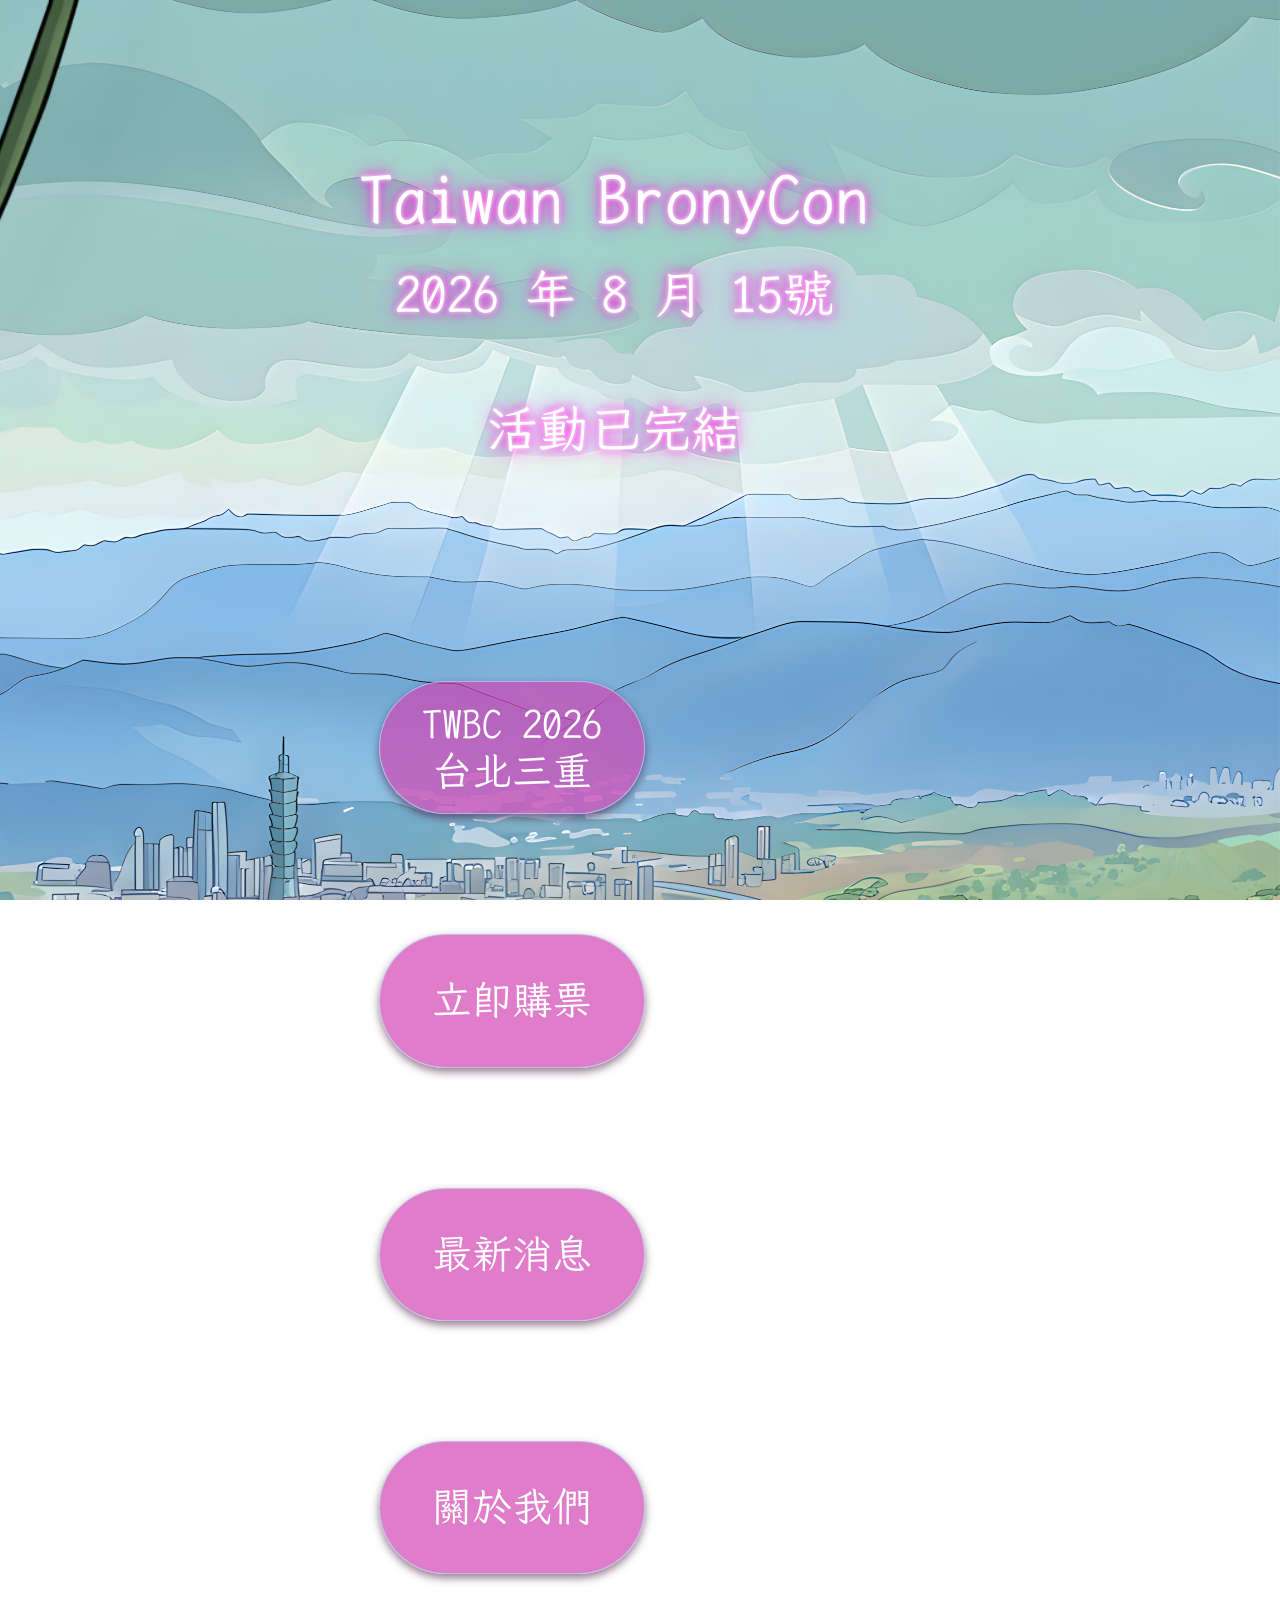
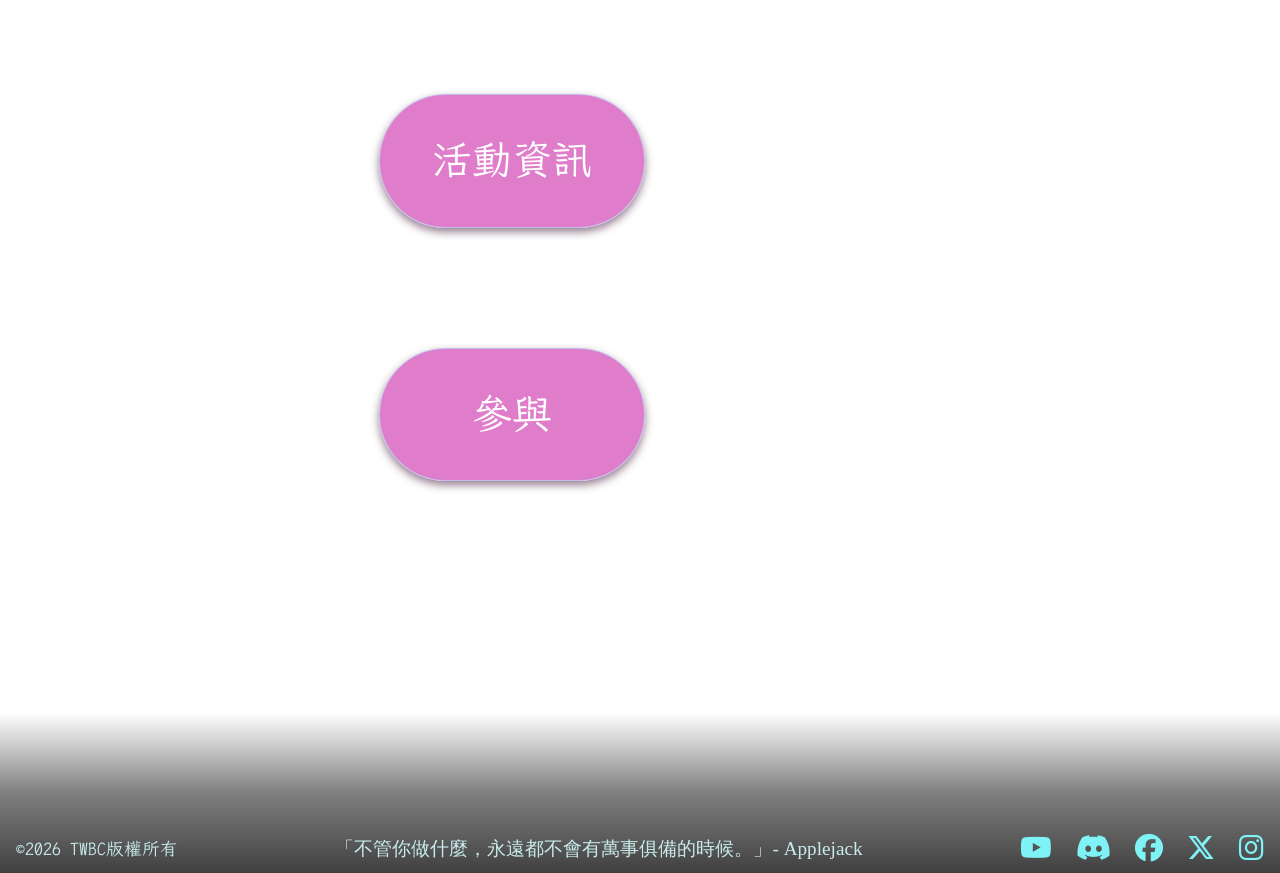
==== index.html @ 165f660a "Rename HomePage.html to index.html" ====
<!DOCTYPE html>
<html lang="zh-Hant">
	<head>
		<!-- HTML Meta Tags -->
        <title>TWBC</title>
        <meta name="description" content="">

		<!-- Open Graph Meta Tags -->
        <meta property="og:site_name" content="TWBC">
        <meta property="og:url" content="">
        <meta property="og:type" content="website">
        <meta property="og:title" content="">
        <meta property="og:description" content="">
        <meta property="og:image" content="">
        <meta property="og:image:width" content="630">
        <meta property="og:image:height" content="1200">

		<!-- Twitter Meta Tags -->
        <meta name="twitter:card" content="summary_large_image">
        <meta property="twitter:domain" content="">
        <meta property="twitter:url" content="">
        <meta name="twitter:title" content="TWBC">
        <meta name="twitter:description" content="">
        <meta name="twitter:image" content="">

		<!-- other -->
        <meta http-equiv="Cache-Control" content="no-cache, no-store, must-revalidate" />
        <meta http-equiv="Pragma" content="no-cache" />
        <meta http-equiv="Expires" content="0" />
        <meta charset="UTF-8">
		<meta name="viewport" content="width=device-width, initial-scale=1.0, minimum-scale=1.0, maximum-scale=10">
		<link rel="preconnect" href="https://fonts.googleapis.com">
        <link rel="preconnect" href="https://fonts.gstatic.com" crossorigin>
        <link href="https://fonts.googleapis.com/css2?family=LXGW+WenKai+Mono+TC&display=swap" rel="stylesheet">
        
        <!-- css -->
        <link rel="stylesheet" href="https://cdnjs.cloudflare.com/ajax/libs/font-awesome/6.5.0/css/all.min.css">
        <link rel="stylesheet" href="assets/css/font.css" />
		<link rel="stylesheet" href="assets/css/main2.css" />
	</head>

	<body>
		<div class="bg" id="bg"></div>
        <div class="bg2" id="bg2"></div>
        <div class="container">
            <div class="title">
                Taiwan BronyCon
                <div class="subtitle">2026 年 8 月 15號</div>
                <div class="countdown" id="countdown"></div>
            </div>
            <button class="block" id="title">
                <div class="description">TWBC 2026<br>台北三重</div>
            </button>
            <button class="block" id="register">
                <div class="description">立即購票</div>
            </button>
            <button class="block" id="news">
                <div class="description">最新消息</div>
            </button>
            <button class="block" id="about">
                <div class="description">關於我們</div>
            </button>
            <button class="block" id="events">
                <div class="description">活動資訊</div>
            </button>
            <button class="block" id="apply">
                <div class="description">參與</div>
            </button>
        </div>
        
        <footer class="overlay">
            <div class="footer">
                <div class="cr">©2026 TWBC版權所有</div>
                <div class="Quotes">
                    <p id="quoteText">"Loading..."</p>
                </div>
                <div class="footer-links">
                    <a href="https://www.youtube.com/@TWBronyCon2"
                    target="_blank"><i class="fa-brands fa-youtube"></i></a>

                    <a href="https://discord.gg/k83NMPUKxG"
                    target="_blank"><i class="fa-brands fa-discord"></i></a>

                    <a href="https://www.facebook.com/profile.php?id=61583292256078"
                    target="_blank"><i class="fa-brands fa-facebook"></i></a>

                    <a href="https://x.com/TWBronycon2"
                    target="_blank"><i class="fa-brands fa-x-twitter"></i></a>

                    <a href="https://www.instagram.com/taiwanbronycon2"
                    target="_blank"><i class="fa-brands fa-instagram"></i></a>
                </div>
            </div>
        </footer>
        
        <script src="assets/js/time-table.js"></script>
        <script src="assets/js/countdown.js"></script>
        <script src="assets/js/quotes.js"></script>
        <script src="assets/js/bg-scroll.js"></script>
        <script>
            document.getElementById('register').addEventListener('click', () => {
                window.location.href = 'Ticket.html';
            });
            document.getElementById('news').addEventListener('click', function() {
                window.location.href = 'News.html';
            });
            document.getElementById('about').addEventListener('click', function() {
                window.location.href = 'About.html';
            });
            document.getElementById('events').addEventListener('click', function() {
                window.location.href = 'Events.html';
            });
            document.getElementById('apply').addEventListener('click', function() {
                window.location.href = 'Apply.html';
            });
        </script>
	</body>
</html>
---- assets/css/font.css ----
.lxgw-wenkai-mono-tc-regular {
    font-family: "LXGW WenKai Mono TC", monospace;
    font-weight: 400;
    font-style: normal;
}
@font-face {
    font-family: 'Equestria';
    src: url('../font/Equestria.otf') format('truetype');
    crossorigin: anonymous;
}
---- assets/css/main2.css ----
/* General Reset */
html, body {
    margin: 0;
    padding: 0;
    height: 100%; /* Ensure the body takes full height */
    display: flex;
    flex-direction: column;
    box-sizing: border-box;
    background-color: #ffffff;
    z-index: -2;
}

/* Background */
.bg {
    position: fixed;
    top: 0;           /* 改回 0，讓程式計算百分比 */
    left: 0;
    width: 100vw;
    height: 100vh;    /* 容器佔滿螢幕 */
    z-index: -1;

    background-image: url('../img/homepage.avif');
    background-size: auto 160%; /* 寬度填滿，高度會超出容器(因為圖片是1800px) */
    background-position: center bottom; /* 初始切齊頂部 */
    background-repeat: no-repeat;

    pointer-events: none;
    /* 移除 will-change: transform，改用背景定位效能也很好 */
}

.bg2 {
    position: fixed;
    top: 0;
    left: 0;
    width: 100vw;
    height: 100vh;
    z-index: -1;
    background-image: url('../img/foreground.avif');
    background-size: auto 200%;
    background-position: center top; /* 初始切齊頂部 */
    background-repeat: no-repeat;
    pointer-events: none;
    /* transform: scale(1.25);  <- 建議先移除 scale，靠 background-position 控制 */
}

.title {
    font-family: 'LXGW WenKai Mono TC', monospace;
    font-size: 4.25em;
    color: #fff;
    text-shadow:    0 0 5px #fff,
                    0 0 10px #ff00de,
                    0 0 20px #ff00de;
    position: relative;
    text-align: center;
    transform: translateX(20%);
    transition: all .25s ease-out;
}
.subtitle {
    font-family: 'LXGW WenKai Mono TC', monospace;
    margin-top: .5em;
    font-size: .75em;
}

/* Countdown */
.countdown {
    font-family: 'LXGW WenKai Mono TC', monospace;
    font-size: .75em;
    display: flex;
    justify-content: center;
    gap: 0.5em;
    white-space: nowrap;
    margin: 1.5em 0 2em 0;
}
.countdown span {
    min-width: 2ch;
    text-align: center;
}

.countdown-message {
    display: inline-block;
    text-align: center;
}

/* Container for Blocks */
.container {
    flex: 1;
    display: flex;
    flex-direction: column;
    justify-content: flex-start; /* Align items to the top */
    align-items: center;
    gap: 7.5em;
    position: relative;
    z-index: 1;
    margin-bottom: 12.5em;
    margin-top: 10em;
    transform: translateX(-10%);
    transition: all 0.25s ease-out;
}

.block {
    width: 20em;
    height: 10em;
    background-color: #d145b3b1;
    border: .1em solid #b9d7fab1;
    border-radius: 5em;
    display: flex;
    align-items: center;
    justify-content: center;
    box-shadow: 0 4px 8px #34012984;
    transition: all 0.2s ease-out;
}
.block:hover {
    background-color: #e85ad0;
    border: .1em solid #b9d7fa;
    box-shadow: 0 0 20px #39013269;
    transform: scale(1.05);
}
.block:active {
    transform: scale(0.95);
    transition: all 0.1s ease-out;
}

.block .description {
    font-family: 'LXGW WenKai Mono TC', monospace;
    font-size: 3em;
    padding: .25em .5em;
    color: #ffffff;
    text-align: center;
    transition: all 0.25s ease-out;
}

/* Quotes */
.Quotes {
    display: flex;
    justify-content: center;
    align-items: center;
    text-align: center;
    position: static;
    margin: 0 1em;
    font-size: 1.2em;
    color: #c9eaeb;
    transition: all 0.25s ease-out;
}
.Quotes p {
    margin: 0;
    width: 100%;
    text-align: center;
    transition: opacity 0.5s ease, transform 0.5s ease;
}
.fade-out {
    opacity: 0;
    transform: translateY(10px);
}
.fade-in {
    opacity: 1;
    transform: translateY(0);
}

.cr {
    flex: 1;
    text-align: left;
    color: #c9eaeb;
    font-family: 'LXGW WenKai Mono TC', monospace;
    white-space: nowrap;
    font-size: 1.1em;
}

/* footer */
.overlay {
    margin-top: 2em;
    background: linear-gradient(
        to top,
        rgba(0,0,0,.75) 0%,
        rgba(0,0,0,0.5) 50%,
        rgba(0,0,0,0) 100%
    );
    min-height: 10em;
    display: flex;
    flex-direction: column;
    justify-content: flex-end;
}

footer {
    width: 100%;
    display: flex;
    align-items: flex-end;
}

.footer {
    display: grid;
    grid-template-columns: auto auto auto;
    align-items: center;
    padding: 0em 1em;
    width: 100%;
    box-sizing: border-box;
    margin-bottom: .5em;
}

.footer-links {
    flex: 1;
    display: flex;
    justify-content: flex-end;
    gap: 1.5em;
}
.footer-links a {
    color: #7ff2f6;
    font-size: 1.75em;
    transition: all 0.3s ease;
}
.footer-links a:hover {
    color: #c71b1b;
}


@media screen and (max-width: 800px) {
    .Quotes {
        font-size: 1.15em;
        transition: all 1s ease-out;
    }
    .title {
        font-size: 2.3em;
        transform: translateX(0%);
    }
    .subtitle {
        font-size: 0.7em;
    }
    .footer-links a {
        font-size: 1.25em;
    }
    .footer-links {
        gap: 1em;
        margin-right: 0em;
        padding: 0.5em 0;
    }
    .container {
        gap: 3em;
        margin-top:14em;
        margin-bottom: 7.5em;
        transform: translateX(0%);
    }
    .block {
        width: 14em;
        height: 6em;
    }
    .block .description {
        font-size: 1.75em;
    }
    .countdown {
        font-size: .75em;
        margin: 1.5em 0 7em 0;
    }
    .cr {
        font-size: 0.9em;
    }
}
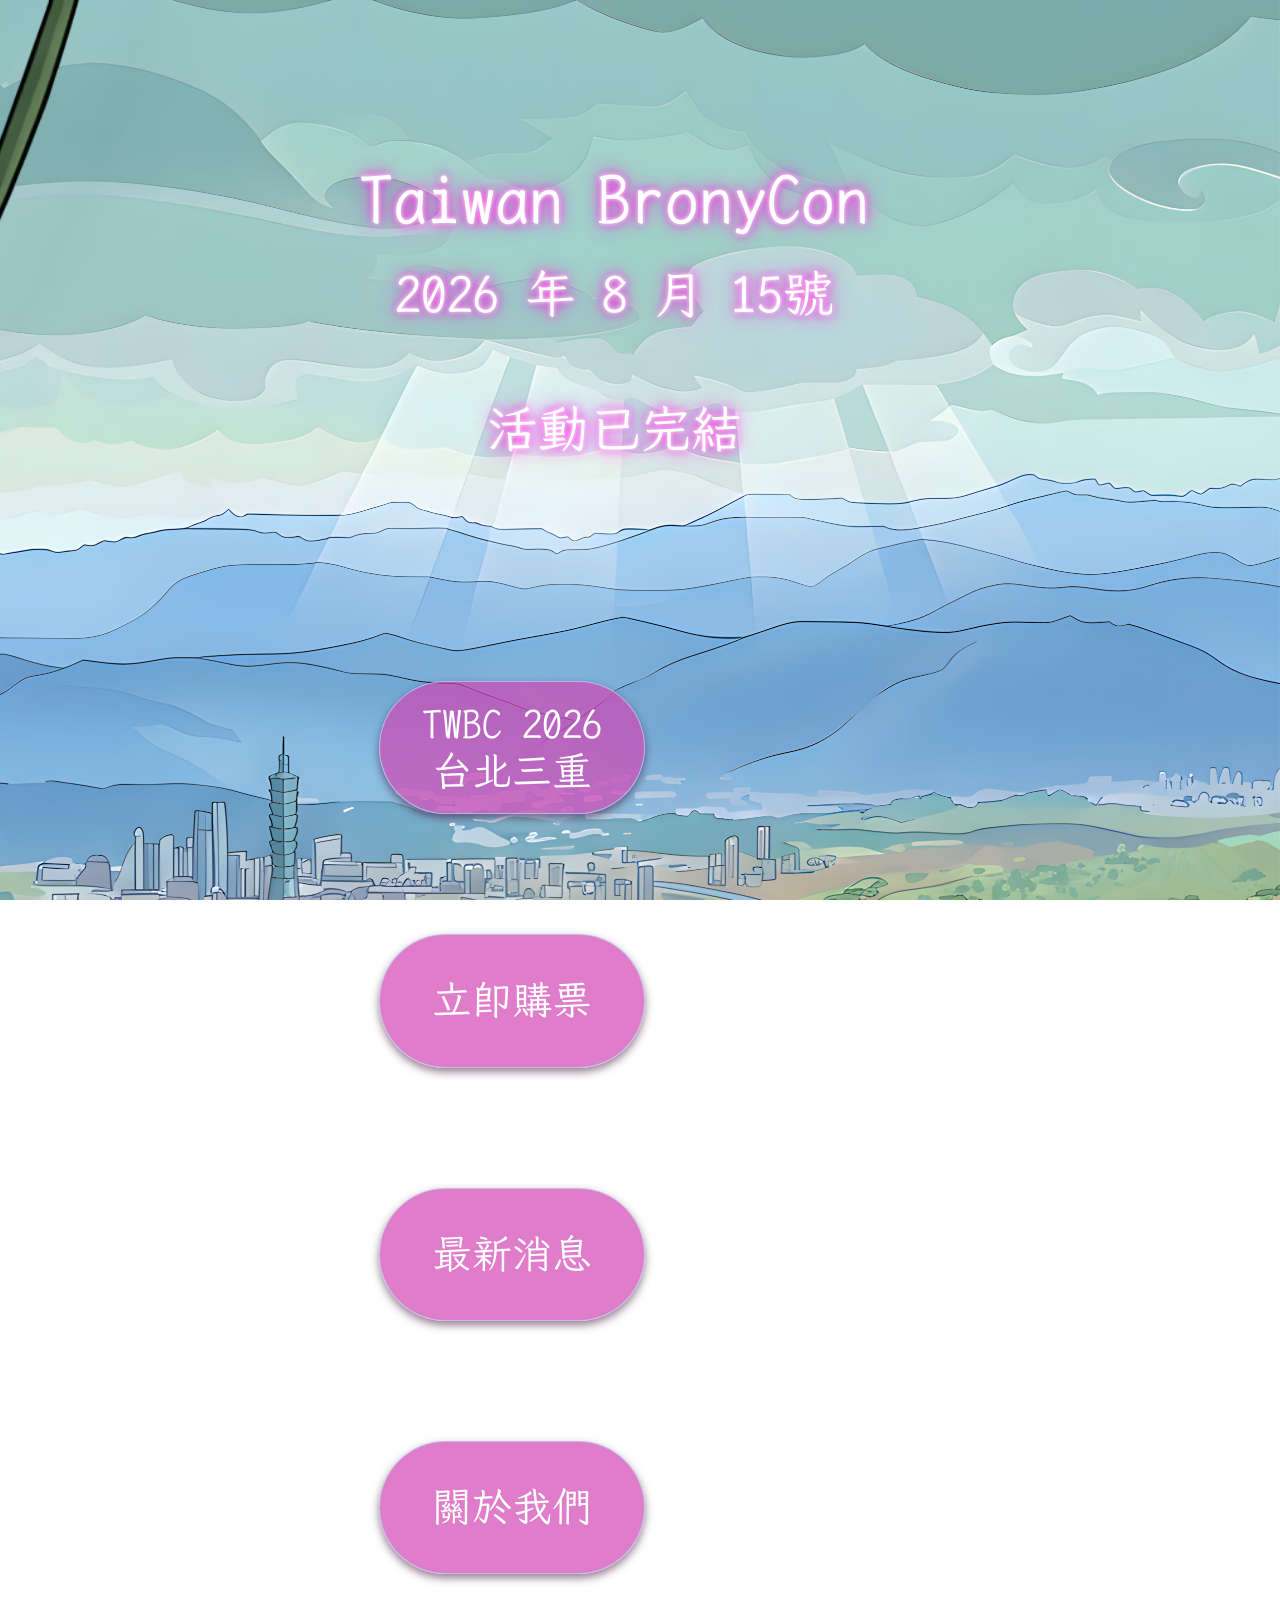
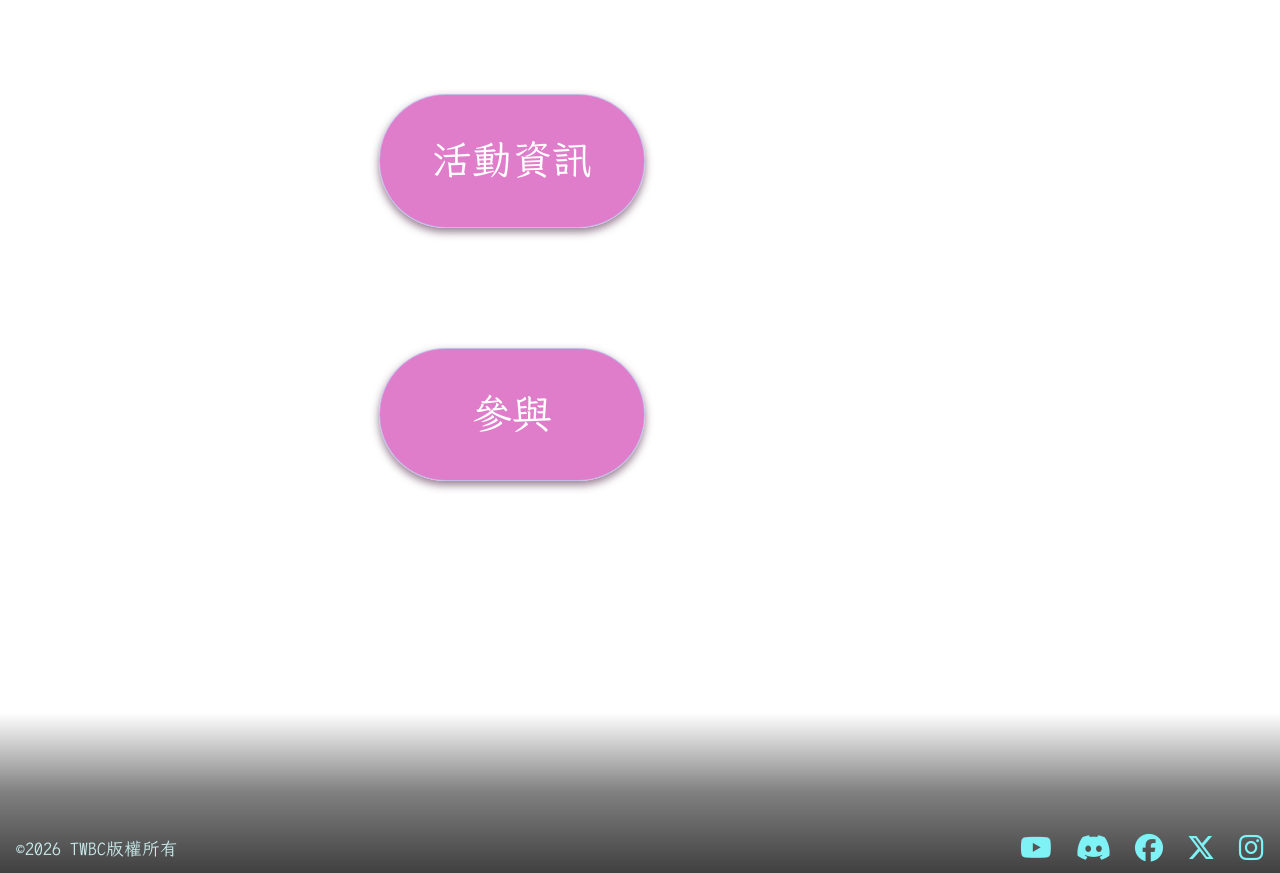
==== commit 6d773240: "Update index.html" ====
--- a/index.html
+++ b/index.html
@@ -3,25 +3,25 @@
 	<head>
 		<!-- HTML Meta Tags -->
         <title>TWBC</title>
-        <meta name="description" content="">
+        <meta name="description" content="Taiwan BronyCon 台灣馬聚是一場結合創作、市集與交流的粉絲活動，帶來商販、場地地圖、時間安排與完整活動資訊，邀請所有喜愛小馬與創作文化的你一同參與。">
 
 		<!-- Open Graph Meta Tags -->
         <meta property="og:site_name" content="TWBC">
-        <meta property="og:url" content="">
+        <meta property="og:url" content="https://rhymejoy.github.io/TWBC/">
         <meta property="og:type" content="website">
-        <meta property="og:title" content="">
-        <meta property="og:description" content="">
-        <meta property="og:image" content="">
+        <meta property="og:title" content="TWBC">
+        <meta property="og:description" content="Taiwan BronyCon 台灣馬聚是一場結合創作、市集與交流的粉絲活動，帶來商販、場地地圖、時間安排與完整活動資訊，邀請所有喜愛小馬與創作文化的你一同參與。">
+        <meta property="og:image" content="assets/img/horn.avif">
         <meta property="og:image:width" content="630">
         <meta property="og:image:height" content="1200">
 
 		<!-- Twitter Meta Tags -->
         <meta name="twitter:card" content="summary_large_image">
-        <meta property="twitter:domain" content="">
-        <meta property="twitter:url" content="">
+        <meta property="twitter:domain" content="https://rhymejoy.github.io/TWBC/">
+        <meta property="twitter:url" content="https://rhymejoy.github.io/TWBC/">
         <meta name="twitter:title" content="TWBC">
-        <meta name="twitter:description" content="">
-        <meta name="twitter:image" content="">
+        <meta name="twitter:description" content="Taiwan BronyCon 台灣馬聚是一場結合創作、市集與交流的粉絲活動，帶來商販、場地地圖、時間安排與完整活動資訊，邀請所有喜愛小馬與創作文化的你一同參與。">
+        <meta name="twitter:image" content="assets/img/horn.avif">
 
 		<!-- other -->
         <meta http-equiv="Cache-Control" content="no-cache, no-store, must-revalidate" />
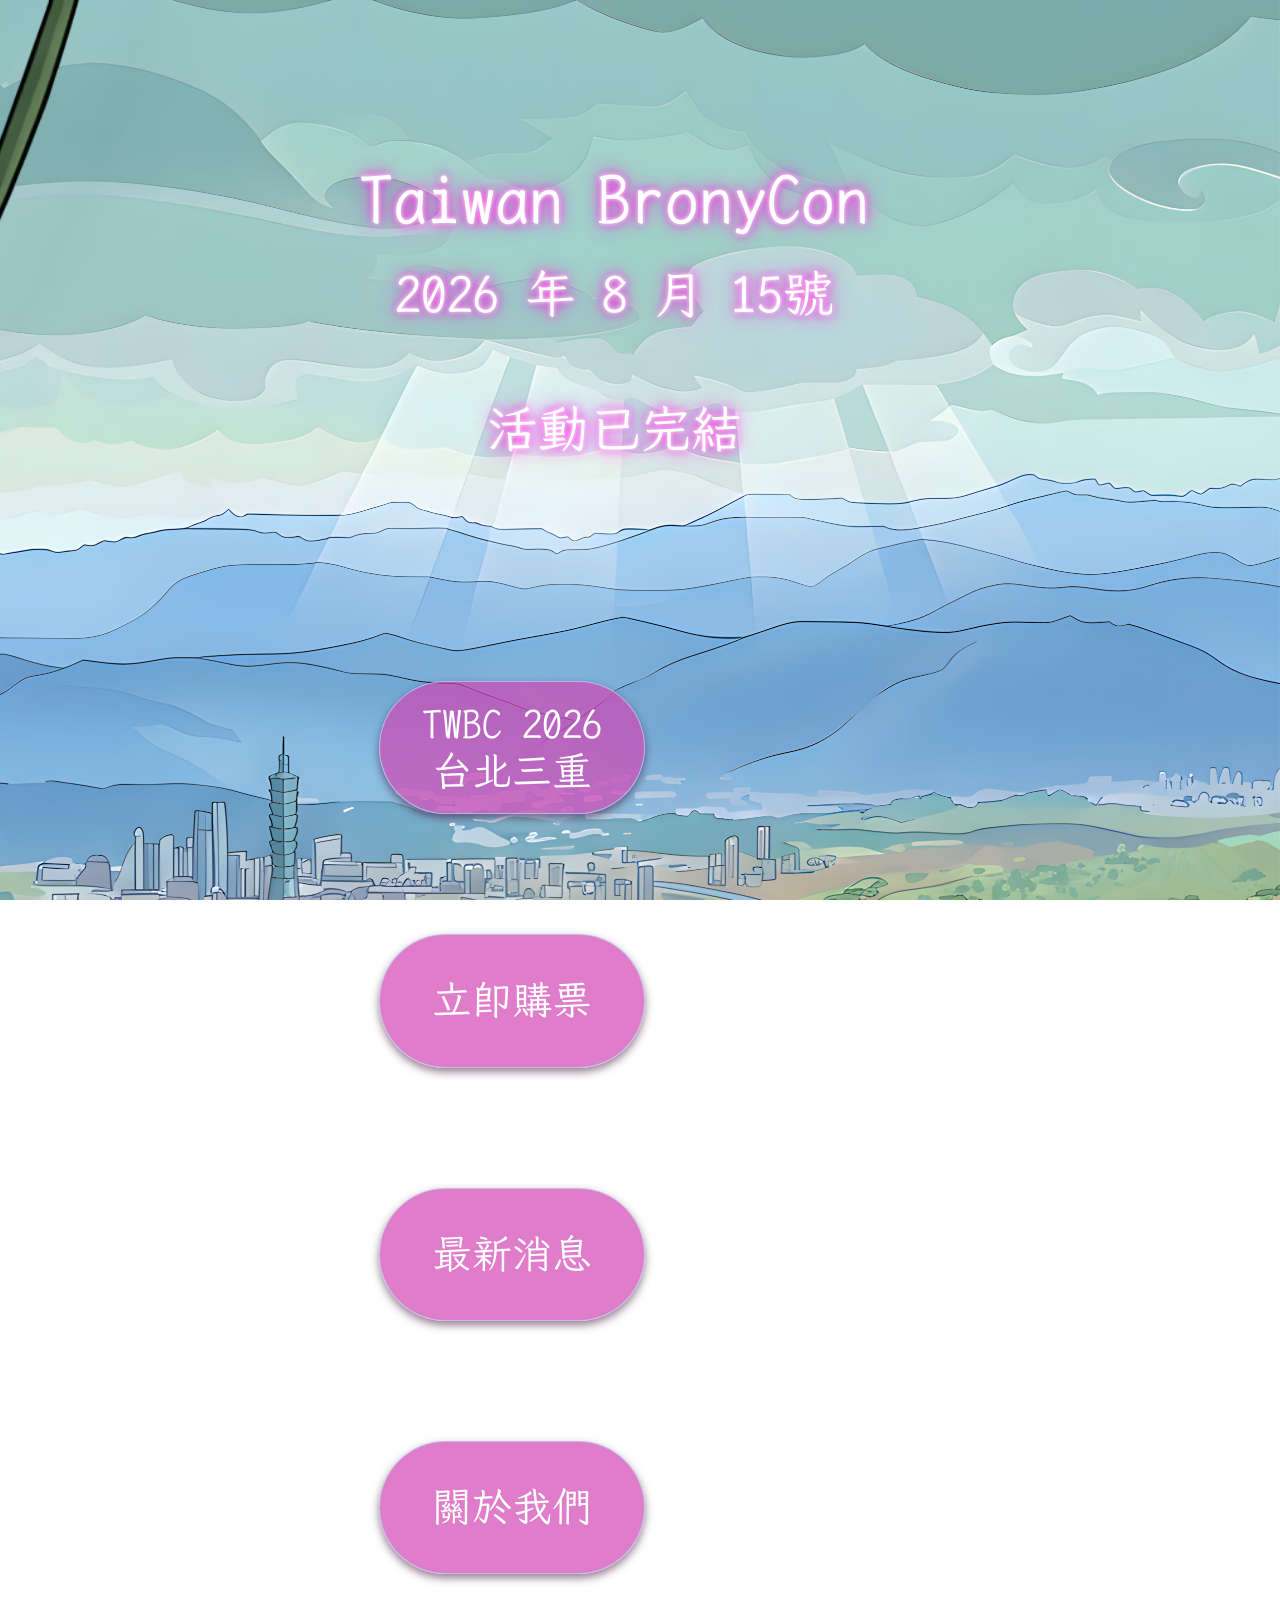
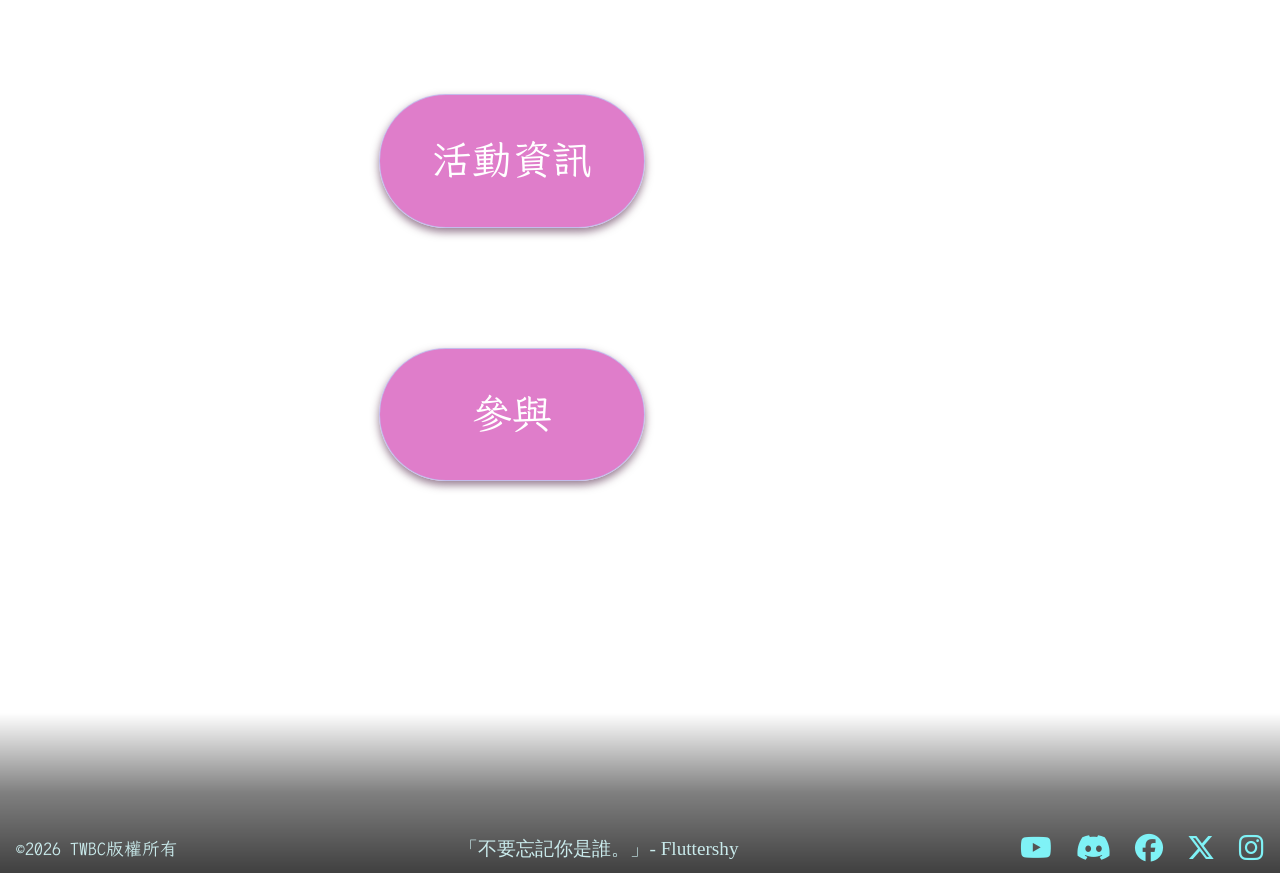
==== commit d266ca6b: "Update index.html" ====
--- a/index.html
+++ b/index.html
@@ -1,11 +1,11 @@
 <!DOCTYPE html>
-<html lang="zh-Hant">
-	<head>
-		<!-- HTML Meta Tags -->
-        <title>TWBC</title>
+<html>
+<head>
+    <!-- HTML Meta Tags -->
+        <title>Redirecting...</title>
         <meta name="description" content="Taiwan BronyCon 台灣馬聚是一場結合創作、市集與交流的粉絲活動，帶來商販、場地地圖、時間安排與完整活動資訊，邀請所有喜愛小馬與創作文化的你一同參與。">
 
-		<!-- Open Graph Meta Tags -->
+	<!-- Open Graph Meta Tags -->
         <meta property="og:site_name" content="TWBC">
         <meta property="og:url" content="https://rhymejoy.github.io/TWBC/">
         <meta property="og:type" content="website">
@@ -15,7 +15,7 @@
         <meta property="og:image:width" content="630">
         <meta property="og:image:height" content="1200">
 
-		<!-- Twitter Meta Tags -->
+	<!-- Twitter Meta Tags -->
         <meta name="twitter:card" content="summary_large_image">
         <meta property="twitter:domain" content="https://rhymejoy.github.io/TWBC/">
         <meta property="twitter:url" content="https://rhymejoy.github.io/TWBC/">
@@ -23,96 +23,15 @@
         <meta name="twitter:description" content="Taiwan BronyCon 台灣馬聚是一場結合創作、市集與交流的粉絲活動，帶來商販、場地地圖、時間安排與完整活動資訊，邀請所有喜愛小馬與創作文化的你一同參與。">
         <meta name="twitter:image" content="assets/img/horn.avif">
 
-		<!-- other -->
+	<!-- other -->
         <meta http-equiv="Cache-Control" content="no-cache, no-store, must-revalidate" />
         <meta http-equiv="Pragma" content="no-cache" />
         <meta http-equiv="Expires" content="0" />
         <meta charset="UTF-8">
-		<meta name="viewport" content="width=device-width, initial-scale=1.0, minimum-scale=1.0, maximum-scale=10">
-		<link rel="preconnect" href="https://fonts.googleapis.com">
-        <link rel="preconnect" href="https://fonts.gstatic.com" crossorigin>
-        <link href="https://fonts.googleapis.com/css2?family=LXGW+WenKai+Mono+TC&display=swap" rel="stylesheet">
-        
-        <!-- css -->
-        <link rel="stylesheet" href="https://cdnjs.cloudflare.com/ajax/libs/font-awesome/6.5.0/css/all.min.css">
-        <link rel="stylesheet" href="assets/css/font.css" />
-		<link rel="stylesheet" href="assets/css/main2.css" />
-	</head>
-
-	<body>
-		<div class="bg" id="bg"></div>
-        <div class="bg2" id="bg2"></div>
-        <div class="container">
-            <div class="title">
-                Taiwan BronyCon
-                <div class="subtitle">2026 年 8 月 15號</div>
-                <div class="countdown" id="countdown"></div>
-            </div>
-            <button class="block" id="title">
-                <div class="description">TWBC 2026<br>台北三重</div>
-            </button>
-            <button class="block" id="register">
-                <div class="description">立即購票</div>
-            </button>
-            <button class="block" id="news">
-                <div class="description">最新消息</div>
-            </button>
-            <button class="block" id="about">
-                <div class="description">關於我們</div>
-            </button>
-            <button class="block" id="events">
-                <div class="description">活動資訊</div>
-            </button>
-            <button class="block" id="apply">
-                <div class="description">參與</div>
-            </button>
-        </div>
-        
-        <footer class="overlay">
-            <div class="footer">
-                <div class="cr">©2026 TWBC版權所有</div>
-                <div class="Quotes">
-                    <p id="quoteText">"Loading..."</p>
-                </div>
-                <div class="footer-links">
-                    <a href="https://www.youtube.com/@TWBronyCon2"
-                    target="_blank"><i class="fa-brands fa-youtube"></i></a>
-
-                    <a href="https://discord.gg/k83NMPUKxG"
-                    target="_blank"><i class="fa-brands fa-discord"></i></a>
-
-                    <a href="https://www.facebook.com/profile.php?id=61583292256078"
-                    target="_blank"><i class="fa-brands fa-facebook"></i></a>
-
-                    <a href="https://x.com/TWBronycon2"
-                    target="_blank"><i class="fa-brands fa-x-twitter"></i></a>
-
-                    <a href="https://www.instagram.com/taiwanbronycon2"
-                    target="_blank"><i class="fa-brands fa-instagram"></i></a>
-                </div>
-            </div>
-        </footer>
-        
-        <script src="assets/js/time-table.js"></script>
-        <script src="assets/js/countdown.js"></script>
-        <script src="assets/js/quotes.js"></script>
-        <script src="assets/js/bg-scroll.js"></script>
-        <script>
-            document.getElementById('register').addEventListener('click', () => {
-                window.location.href = 'Ticket.html';
-            });
-            document.getElementById('news').addEventListener('click', function() {
-                window.location.href = 'News.html';
-            });
-            document.getElementById('about').addEventListener('click', function() {
-                window.location.href = 'About.html';
-            });
-            document.getElementById('events').addEventListener('click', function() {
-                window.location.href = 'Events.html';
-            });
-            document.getElementById('apply').addEventListener('click', function() {
-                window.location.href = 'Apply.html';
-            });
-        </script>
-	</body>
+    <script>
+        window.location.replace("HomePage.html");
+    </script>
+</head>
+<body>
+</body>
 </html>
